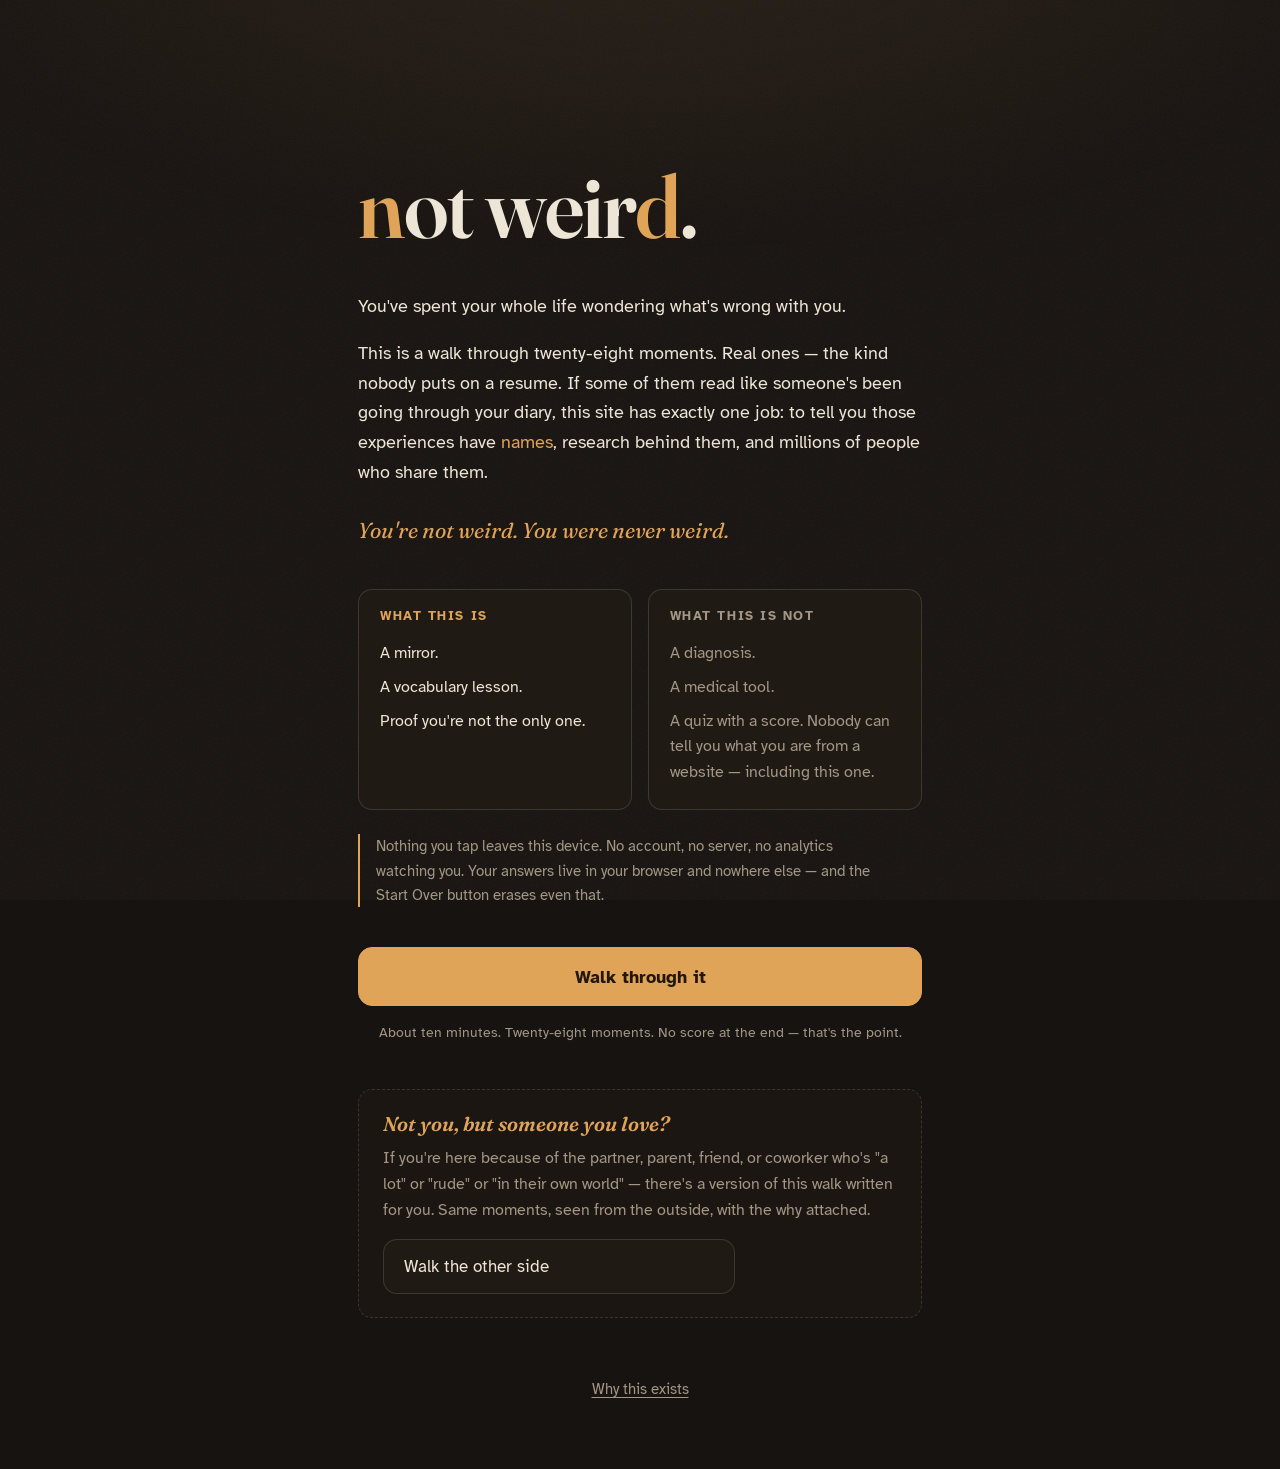
==== index.html @ b58fae19 "not weird. — two-walk ND validation site Front door: 28 first-person moments across 7 areas with exp" ====
<!DOCTYPE html>
<html lang="en">
<head>
  <meta charset="UTF-8">
  <meta name="viewport" content="width=device-width, initial-scale=1.0">
  <title>not weird. — you were never the problem</title>
  <meta name="description" content="A walk through 28 real moments. If they read like your diary, they have names, research, and millions of people who share them. Not a diagnosis — a mirror. Includes the other side: a walk for the people who love them.">
  <meta property="og:title" content="not weird.">
  <meta property="og:description" content="You've spent your whole life wondering what's wrong with you. Maybe nothing. Walk through 28 moments and find out you're not alone. Not a diagnosis — a mirror.">
  <meta name="theme-color" content="#171310">
  <link rel="preconnect" href="https://fonts.googleapis.com">
  <link rel="preconnect" href="https://fonts.gstatic.com" crossorigin>
  <link href="https://fonts.googleapis.com/css2?family=Atkinson+Hyperlegible:ital,wght@0,400;0,700;1,400&family=Fraunces:ital,opsz,wght@0,9..144,400..700;1,9..144,400..700&display=swap" rel="stylesheet">
  <link rel="stylesheet" href="css/style.css">
</head>
<body>
  <main id="app" aria-live="polite"></main>
  <noscript>
    <div style="max-width:38rem;margin:4rem auto;padding:0 1.4rem;color:#ede5d6;font-family:Georgia,serif">
      <h1>not weird.</h1>
      <p>This site needs JavaScript to walk you through it — partly so that your answers can stay on your device and never touch a server.</p>
    </div>
  </noscript>
  <script src="js/content.js"></script>
  <script src="js/app.js"></script>
</body>
</html>
---- css/style.css ----
/* Not Weird — lamplight at 1 a.m.
   Warm near-black, amber glow, serif vignettes.
   Quiet, safe, nothing flashes, nothing nags. */

:root {
  --ink: #171310;
  --ink-2: #201a15;
  --paper: #ede5d6;
  --muted: #a29685;
  --amber: #e0a458;
  --amber-soft: rgba(224, 164, 88, 0.13);
  --line: rgba(237, 229, 214, 0.14);
  --serif: "Fraunces", Georgia, serif;
  --sans: "Atkinson Hyperlegible", -apple-system, sans-serif;
  --maxw: 38rem;
}

* { box-sizing: border-box; margin: 0; padding: 0; }

html { -webkit-text-size-adjust: 100%; }

body {
  background: var(--ink);
  color: var(--paper);
  font-family: var(--sans);
  font-size: 1.0625rem;
  line-height: 1.65;
  min-height: 100vh;
  overflow-x: hidden;
}

/* lamplight glow + grain */
body::before {
  content: "";
  position: fixed;
  inset: 0;
  background: radial-gradient(ellipse 90% 55% at 50% -10%, rgba(224, 164, 88, 0.09), transparent 70%);
  pointer-events: none;
  z-index: 0;
}
body::after {
  content: "";
  position: fixed;
  inset: 0;
  background-image: url("data:image/svg+xml,%3Csvg xmlns='http://www.w3.org/2000/svg' width='160' height='160'%3E%3Cfilter id='n'%3E%3CfeTurbulence type='fractalNoise' baseFrequency='0.9' numOctaves='2'/%3E%3C/filter%3E%3Crect width='160' height='160' filter='url(%23n)' opacity='0.05'/%3E%3C/svg%3E");
  pointer-events: none;
  z-index: 0;
}

#app { position: relative; z-index: 1; }

.screen {
  max-width: var(--maxw);
  margin: 0 auto;
  padding: clamp(2rem, 6vw, 4rem) 1.4rem 4rem;
  opacity: 0;
  transform: translateY(10px);
  transition: opacity 0.35s ease, transform 0.35s ease;
}
.screen.in { opacity: 1; transform: none; }
.screen.out { opacity: 0; transform: translateY(-8px); transition-duration: 0.2s; }

@media (prefers-reduced-motion: reduce) {
  .screen, .screen.in, .screen.out { opacity: 1; transform: none; transition: none; }
}

h1, h2, h3 { line-height: 1.2; font-weight: 600; }
[data-focus]:focus { outline: none; }

em { font-style: italic; }
a { color: var(--amber); text-underline-offset: 3px; }
a:hover { color: var(--paper); }

/* ---------- buttons ---------- */

.btn {
  display: block;
  width: 100%;
  font-family: var(--sans);
  font-size: 1.0625rem;
  text-align: left;
  color: var(--paper);
  background: var(--ink-2);
  border: 1px solid var(--line);
  border-radius: 14px;
  padding: 1rem 1.25rem;
  cursor: pointer;
  transition: border-color 0.2s ease, background 0.2s ease, transform 0.15s ease;
}
.btn:hover { border-color: var(--amber); }
.btn:active { transform: scale(0.985); }
.btn:focus-visible { outline: 2px solid var(--amber); outline-offset: 3px; }

.btn.primary {
  background: var(--amber);
  border-color: var(--amber);
  color: #221708;
  font-weight: 700;
  text-align: center;
}
.btn.primary:hover { background: #ecb46c; }

.btn.ghost { text-align: center; margin-top: 2.5rem; }

.btn.resp.chosen {
  border-color: var(--amber);
  background: var(--amber-soft);
}

.link {
  background: none;
  border: none;
  color: var(--muted);
  font-family: var(--sans);
  font-size: 0.95rem;
  cursor: pointer;
  text-decoration: underline;
  text-underline-offset: 3px;
  padding: 0.4rem 0.2rem;
}
.link:hover { color: var(--amber); }
.link:focus-visible { outline: 2px solid var(--amber); outline-offset: 2px; }

/* ---------- landing ---------- */

.landing .hero { padding-top: clamp(2rem, 10vh, 6rem); }

.brand {
  font-family: var(--serif);
  font-weight: 600;
  font-size: clamp(3.2rem, 13vw, 5.5rem);
  letter-spacing: -0.02em;
  color: var(--paper);
  margin-bottom: 2rem;
}
.brand .nd { color: var(--amber); }
.brand-sm { font-size: clamp(2.4rem, 9vw, 3.6rem); }

.lede {
  font-size: 1.125rem;
  margin-bottom: 1.1rem;
  max-width: 34em;
}
.lede em { color: var(--amber); font-style: normal; }
.lede:last-of-type {
  font-family: var(--serif);
  font-style: italic;
  font-size: 1.35rem;
  color: var(--amber);
  margin-top: 1.6rem;
}

.isisnt {
  display: grid;
  grid-template-columns: 1fr 1fr;
  gap: 1rem;
  margin: 2.5rem 0 1.5rem;
}
@media (max-width: 520px) { .isisnt { grid-template-columns: 1fr; } }

.isisnt-col {
  border: 1px solid var(--line);
  border-radius: 14px;
  padding: 1.2rem 1.3rem;
  background: var(--ink-2);
}
.isisnt-col h2 {
  font-size: 0.8rem;
  text-transform: uppercase;
  letter-spacing: 0.12em;
  color: var(--amber);
  margin-bottom: 0.8rem;
}
.isisnt-col.isnt h2 { color: var(--muted); }
.isisnt-col ul { list-style: none; }
.isisnt-col li {
  padding: 0.25rem 0;
  font-size: 0.98rem;
}
.isisnt-col.isnt li { color: var(--muted); }

.privacy {
  font-size: 0.92rem;
  color: var(--muted);
  border-left: 2px solid var(--amber);
  padding-left: 1rem;
  margin: 1.5rem 0 2.5rem;
  max-width: 36em;
}

.hero-actions .btn.primary { font-size: 1.15rem; padding: 1.1rem; }
.time-note {
  text-align: center;
  font-size: 0.88rem;
  color: var(--muted);
  margin-top: 0.9rem;
}

.foot { margin-top: 3.5rem; text-align: center; }

.other-door {
  border: 1px dashed var(--line);
  border-radius: 14px;
  padding: 1.4rem 1.5rem;
  margin-top: 2.8rem;
  background: rgba(32, 26, 21, 0.6);
}
.other-door h2 {
  font-family: var(--serif);
  font-style: italic;
  font-size: 1.25rem;
  color: var(--amber);
  margin-bottom: 0.6rem;
}
.other-door p { color: var(--muted); font-size: 0.98rem; margin-bottom: 1rem; max-width: 36em; }
.other-door .btn { max-width: 22rem; }

.nt-headline {
  font-family: var(--serif);
  font-size: 1.3rem;
  line-height: 1.5;
  border-left: 2px solid var(--amber);
  padding: 0.3rem 0 0.3rem 1.1rem;
  margin: 2.2rem 0 1.8rem;
  max-width: 34em;
}
.nt-headline strong { color: var(--amber); font-weight: 600; }

.manifesto {
  margin: 2.2rem 0 1.4rem;
  padding: 1.6rem 1.5rem;
  border: 1px solid var(--line);
  border-radius: 14px;
  background: var(--ink-2);
}
.manifesto p {
  font-family: var(--serif);
  font-size: 1.25rem;
  line-height: 1.5;
  margin-bottom: 0.9rem;
}
.manifesto p:last-child { margin-bottom: 0; }
.manifesto p::before { content: "— "; color: var(--amber); }

/* ---------- walk ---------- */

.progress {
  position: relative;
  height: 2px;
  background: var(--line);
  border-radius: 2px;
  margin-bottom: 0.9rem;
}
.progress span {
  position: absolute;
  inset: 0 auto 0 0;
  background: var(--amber);
  border-radius: 2px;
  transition: width 0.4s ease;
}

.crumb {
  font-size: 0.8rem;
  text-transform: uppercase;
  letter-spacing: 0.14em;
  color: var(--muted);
  margin-bottom: clamp(2rem, 7vh, 4rem);
}
.crumb-sep { margin: 0 0.5em; color: var(--amber); }

.vignette {
  font-family: var(--serif);
  font-size: clamp(1.4rem, 4.5vw, 1.75rem);
  line-height: 1.5;
  font-weight: 450;
  margin-bottom: clamp(2.2rem, 6vh, 3.5rem);
}
.vignette em { color: var(--amber); }

.responses { display: grid; gap: 0.75rem; max-width: 26rem; }

.navrow { margin-top: 2.8rem; }

/* ---------- explainer ---------- */

.kicker {
  font-size: 0.92rem;
  color: var(--muted);
  margin-bottom: 1.2rem;
}

.big {
  font-family: var(--serif);
  font-size: clamp(1.9rem, 6.5vw, 2.7rem);
  font-weight: 600;
  letter-spacing: -0.01em;
  margin-bottom: 1.6rem;
}

.name-lead { color: var(--muted); margin-bottom: 1.4rem; }
.name {
  display: inline-block;
  font-family: var(--serif);
  font-style: italic;
  font-size: 1.15em;
  color: var(--amber);
  border-bottom: 1px solid var(--amber);
  padding-bottom: 1px;
}

.ebody { margin-bottom: 1.1rem; max-width: 36em; }
.ebody em { color: var(--amber); font-style: normal; }

.tools-title {
  font-size: 0.8rem;
  text-transform: uppercase;
  letter-spacing: 0.14em;
  color: var(--amber);
  margin: 2.2rem 0 1rem;
}

.tools { list-style: none; max-width: 36em; }
.tools li {
  padding: 0.9rem 0 0.9rem 1.2rem;
  border-left: 2px solid var(--amber-soft);
  margin-bottom: 0.4rem;
}
.tools li strong { display: block; color: var(--paper); margin-bottom: 0.15rem; }
.tools li { color: var(--muted); }

.explainer .btn.primary { margin-top: 2.4rem; max-width: 26rem; }

/* ---------- story ---------- */

.story h1 {
  font-family: var(--serif);
  font-size: clamp(2rem, 7vw, 2.8rem);
  margin-bottom: 2rem;
}
.story p { margin-bottom: 1.15rem; max-width: 36em; }
.story p:first-of-type {
  font-family: var(--serif);
  font-size: 1.5rem;
  color: var(--amber);
}
.signoff { font-family: var(--serif); font-style: italic; color: var(--muted); }

/* ---------- mirror ---------- */

.mirror h1 {
  font-family: var(--serif);
  font-size: clamp(2rem, 7vw, 2.8rem);
  margin-bottom: 1.8rem;
}

.reflections { list-style: none; margin-bottom: 1.8rem; }
.reflections li {
  font-family: var(--serif);
  font-size: 1.2rem;
  line-height: 1.5;
  padding: 0.85rem 0 0.85rem 1.2rem;
  border-left: 2px solid var(--amber);
  margin-bottom: 0.6rem;
}

.mlead { margin-bottom: 1.1rem; max-width: 36em; }

.disclaimer {
  border: 1px solid var(--amber);
  border-radius: 14px;
  background: var(--amber-soft);
  padding: 1.4rem 1.5rem;
  margin: 2.2rem 0;
}
.disclaimer h2 {
  font-size: 0.8rem;
  text-transform: uppercase;
  letter-spacing: 0.14em;
  color: var(--amber);
  margin-bottom: 0.8rem;
}
.disclaimer p { margin-bottom: 0.7rem; max-width: 36em; }
.disclaimer p:last-child { margin-bottom: 0; }

.next-title {
  font-family: var(--serif);
  font-size: 1.6rem;
  margin: 2.6rem 0 1.4rem;
}

.next-group { margin-bottom: 1.8rem; }
.next-group h3 {
  font-size: 1.05rem;
  color: var(--amber);
  margin-bottom: 0.7rem;
}
.next-group ul { list-style: none; }
.next-group li {
  padding: 0.45rem 0 0.45rem 1.1rem;
  border-left: 2px solid var(--line);
  margin-bottom: 0.35rem;
  color: var(--muted);
  max-width: 36em;
}
.next-group li em { color: var(--paper); }

.crisis {
  margin-top: 2.4rem;
  padding: 1.2rem 1.4rem;
  border: 1px solid var(--line);
  border-radius: 14px;
  background: var(--ink-2);
  max-width: 38em;
}
.crisis strong { color: var(--amber); font-size: 1.1em; }

.mirror-foot { border-top: 1px solid var(--line); padding-top: 1.6rem; }
.madeby { font-size: 0.9rem; color: var(--muted); margin-bottom: 0.5rem; }
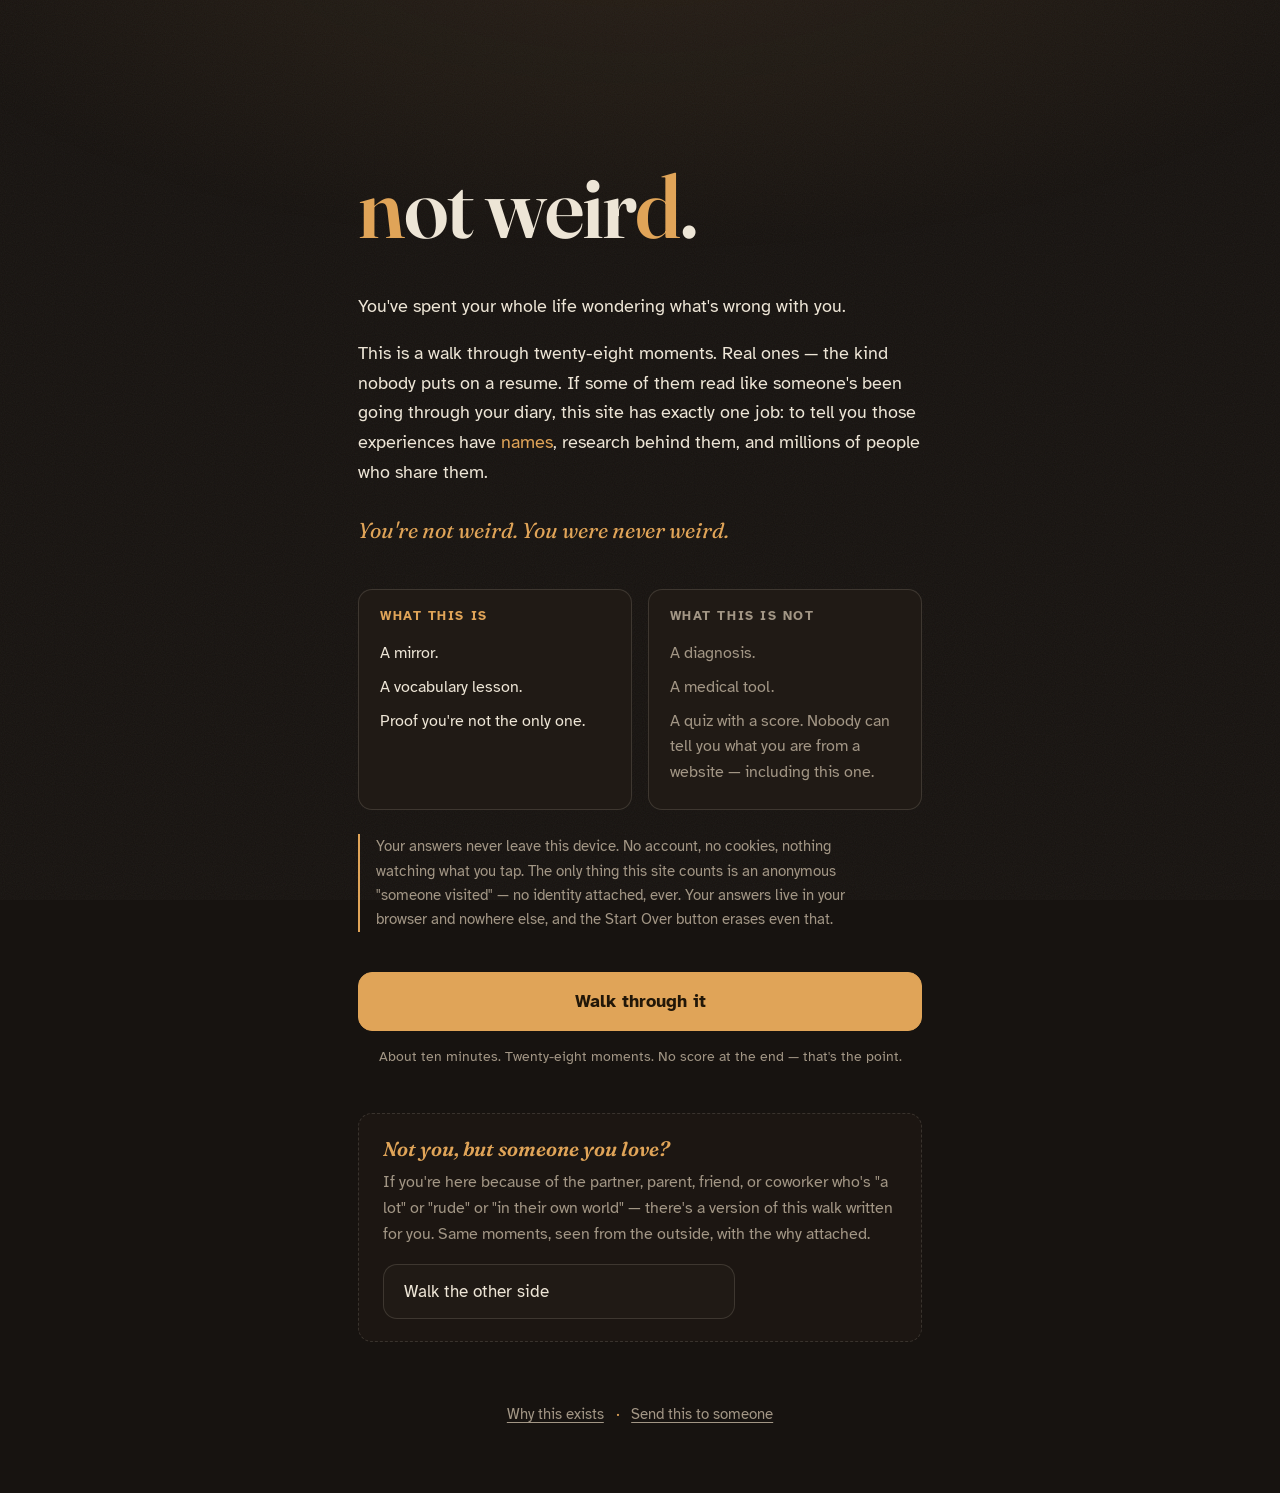
==== commit 632b2013: "Add private visit counter + native share GoatCounter (anonymous visits only, no cookies, no identity" ====
--- a/index.html
+++ b/index.html
@@ -23,5 +23,8 @@
   </noscript>
   <script src="js/content.js"></script>
   <script src="js/app.js"></script>
+  <!-- GoatCounter: anonymous visit count only. No cookies, no identity, never answers.
+       Dashboard (private): https://notweird.goatcounter.com -->
+  <script data-goatcounter="https://notweird.goatcounter.com/count" async src="//gc.zgo.at/count.js"></script>
 </body>
 </html>
--- a/css/style.css
+++ b/css/style.css
@@ -414,5 +414,7 @@
 }
 .crisis strong { color: var(--amber); font-size: 1.1em; }
 
+.share-btn { max-width: 26rem; margin-top: 2.4rem; }
+
 .mirror-foot { border-top: 1px solid var(--line); padding-top: 1.6rem; }
 .madeby { font-size: 0.9rem; color: var(--muted); margin-bottom: 0.5rem; }
